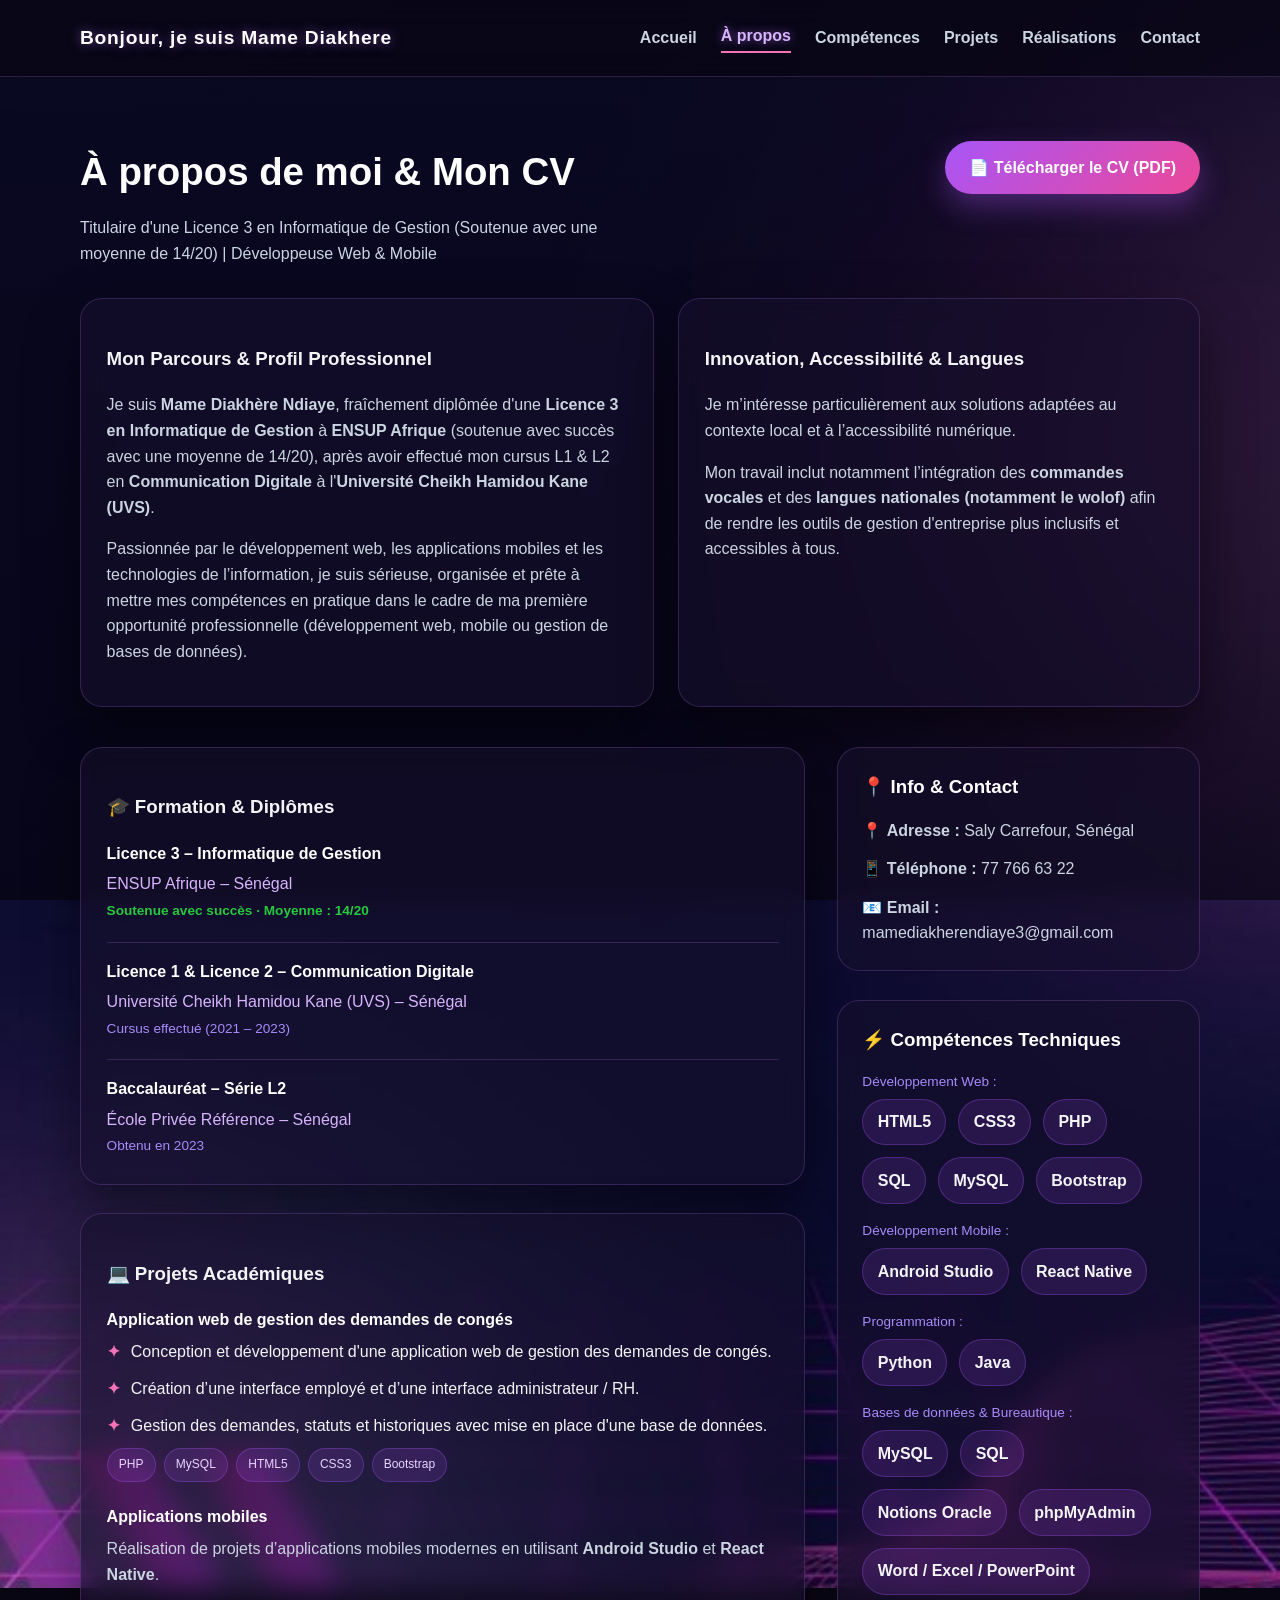
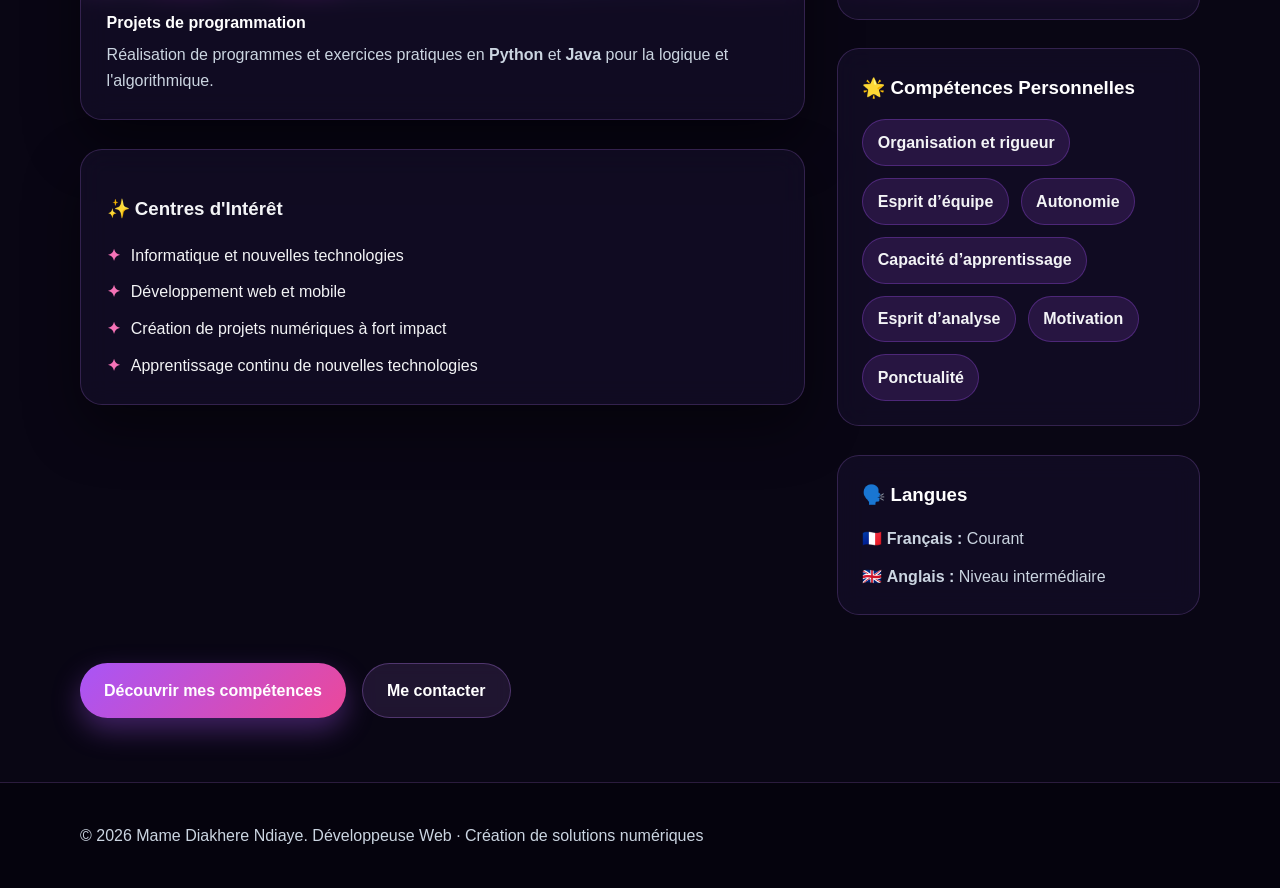
==== apropos.html @ 4cc29d0d "Ajout du site portfolio complet" ====
<!DOCTYPE html>
<html lang="fr">
  <head>
    <meta charset="UTF-8" />
    <meta name="viewport" content="width=device-width, initial-scale=1.0" />
    <meta
      name="description"
      content="À propos de Mame Diakhere Ndiaye, développeuse web & mobile - Parcours, Formations, Projets et Curriculum Vitae (CV)."
    />
    <title>À propos & CV | Mame Diakhere Ndiaye</title>
    <link rel="stylesheet" href="styles.css" />
  </head>
  <body>
    <header class="site-header">
      <div class="container nav">
        <a href="index.html" class="brand">Bonjour, je suis Mame Diakhere</a>
        <nav class="nav-links" aria-label="Menu principal">
          <a href="index.html">Accueil</a>
          <a href="apropos.html" class="active">À propos</a>
          <a href="competences.html">Compétences</a>
          <a href="projets.html">Projets</a>
          <a href="realisations.html">Réalisations</a>
          <a href="contact.html">Contact</a>
        </nav>
      </div>
    </header>

    <main class="section">
      <div class="container">
        <!-- En-tête À propos & CV -->
        <div class="section-heading" style="display: flex; justify-content: space-between; align-items: flex-start; flex-wrap: wrap; gap: 1.5rem;">
          <div>
            <h2>À propos de moi & Mon CV</h2>
            <p>Titulaire d'une Licence 3 en Informatique de Gestion (Soutenue avec une moyenne de 14/20) | Développeuse Web & Mobile</p>
          </div>
          <div>
            <a href="assets/CV_Mame_Diakhere_Ndiaye.pdf" download class="btn" style="gap: 0.5rem;">
              📄 Télécharger le CV (PDF)
            </a>
          </div>
        </div>

        <!-- Présentation Générale -->
        <div class="about-grid" style="margin-bottom: 2.5rem;">
          <article class="about-card">
            <h3>Mon Parcours & Profil Professionnel</h3>
            <p>
              Je suis <strong>Mame Diakhère Ndiaye</strong>, fraîchement diplômée d'une <strong>Licence 3 en Informatique de Gestion</strong> à <strong>ENSUP Afrique</strong> (soutenue avec succès avec une moyenne de 14/20), après avoir effectué mon cursus L1 & L2 en <strong>Communication Digitale</strong> à l'<strong>Université Cheikh Hamidou Kane (UVS)</strong>.
            </p>
            <p>
              Passionnée par le développement web, les applications mobiles et les technologies de l’information, je suis sérieuse, organisée et prête à mettre mes compétences en pratique dans le cadre de ma première opportunité professionnelle (développement web, mobile ou gestion de bases de données).
            </p>
          </article>

          <article class="about-card">
            <h3>Innovation, Accessibilité & Langues</h3>
            <p>
              Je m’intéresse particulièrement aux solutions adaptées au contexte local et à
              l’accessibilité numérique.
            </p>
            <p>
              Mon travail inclut notamment l’intégration des <strong>commandes vocales</strong> et des
              <strong>langues nationales (notamment le wolof)</strong> afin de rendre les outils de gestion d'entreprise plus inclusifs et accessibles à tous.
            </p>
          </article>
        </div>

        <!-- Layout Complet du CV -->
        <div class="cv-layout" id="cv">
          <!-- Colonne Principale (Formation, Projets académiques) -->
          <div style="display: flex; flex-direction: column; gap: 1.8rem;">

            <!-- Formation -->
            <article class="about-card">
              <h3>🎓 Formation & Diplômes</h3>
              <div style="margin-bottom: 1.2rem;">
                <h4 style="margin: 0 0 0.3rem 0; color: #ffffff;">Licence 3 – Informatique de Gestion</h4>
                <p style="margin: 0; color: var(--primary);">ENSUP Afrique – Sénégal</p>
                <span style="font-size: 0.85rem; color: #27c93f; font-weight: 700;">Soutenue avec succès · Moyenne : 14/20</span>
              </div>
              <hr style="border: 0; border-top: 1px solid var(--border); margin: 1rem 0;" />
              <div style="margin-bottom: 1.2rem;">
                <h4 style="margin: 0 0 0.3rem 0; color: #ffffff;">Licence 1 & Licence 2 – Communication Digitale</h4>
                <p style="margin: 0; color: var(--primary);">Université Cheikh Hamidou Kane (UVS) – Sénégal</p>
                <span style="font-size: 0.85rem; color: var(--muted);">Cursus effectué (2021 – 2023)</span>
              </div>
              <hr style="border: 0; border-top: 1px solid var(--border); margin: 1rem 0;" />
              <div>
                <h4 style="margin: 0 0 0.3rem 0; color: #ffffff;">Baccalauréat – Série L2</h4>
                <p style="margin: 0; color: var(--primary);">École Privée Référence – Sénégal</p>
                <span style="font-size: 0.85rem; color: var(--muted);">Obtenu en 2023</span>
              </div>
            </article>

            <!-- Projets Académiques -->
            <article class="about-card">
              <h3>💻 Projets Académiques</h3>
              <div style="display: grid; gap: 1.4rem;">
                <div>
                  <h4 style="margin: 0 0 0.4rem; color: #ffffff;">Application web de gestion des demandes de congés</h4>
                  <ul class="feature-list" style="margin-top: 0.4rem;">
                    <li>Conception et développement d'une application web de gestion des demandes de congés.</li>
                    <li>Création d’une interface employé et d’une interface administrateur / RH.</li>
                    <li>Gestion des demandes, statuts et historiques avec mise en place d'une base de données.</li>
                  </ul>
                  <div class="realisation-meta" style="margin-top: 0.6rem;">
                    <span>PHP</span>
                    <span>MySQL</span>
                    <span>HTML5</span>
                    <span>CSS3</span>
                    <span>Bootstrap</span>
                  </div>
                </div>

                <div>
                  <h4 style="margin: 0 0 0.4rem; color: #ffffff;">Applications mobiles</h4>
                  <p style="color: var(--text-soft); margin: 0;">Réalisation de projets d’applications mobiles modernes en utilisant <strong>Android Studio</strong> et <strong>React Native</strong>.</p>
                </div>

                <div>
                  <h4 style="margin: 0 0 0.4rem; color: #ffffff;">Projets de programmation</h4>
                  <p style="color: var(--text-soft); margin: 0;">Réalisation de programmes et exercices pratiques en <strong>Python</strong> et <strong>Java</strong> pour la logique et l'algorithmique.</p>
                </div>
              </div>
            </article>

            <!-- Centres d'intérêt -->
            <article class="about-card">
              <h3>✨ Centres d'Intérêt</h3>
              <ul class="feature-list">
                <li>Informatique et nouvelles technologies</li>
                <li>Développement web et mobile</li>
                <li>Création de projets numériques à fort impact</li>
                <li>Apprentissage continu de nouvelles technologies</li>
              </ul>
            </article>
          </div>

          <!-- Colonne Latérale (Coordonnées, Compétences, Soft Skills, Langues) -->
          <div style="display: flex; flex-direction: column; gap: 1.8rem;">
            <!-- Coordonnées -->
            <article class="skill-group">
              <h3 style="color: #ffffff;">📍 Info & Contact</h3>
              <ul class="contact-list" style="margin-top: 0.8rem; font-size: 0.9rem;">
                <li>📍 <strong>Adresse :</strong> Saly Carrefour, Sénégal</li>
                <li>📱 <strong>Téléphone :</strong> 77 766 63 22</li>
                <li>📧 <strong>Email :</strong> mamediakherendiaye3@gmail.com</li>
              </ul>
            </article>

            <!-- Compétences Techniques du CV -->
            <article class="skill-group">
              <h3 style="color: #ffffff;">⚡ Compétences Techniques</h3>
              <div style="display: flex; flex-direction: column; gap: 1rem;">
                <div>
                  <span style="font-size: 0.85rem; color: var(--muted); display: block; margin-bottom: 0.4rem;">Développement Web :</span>
                  <ul class="skill-list">
                    <li>HTML5</li>
                    <li>CSS3</li>
                    <li>PHP</li>
                    <li>SQL</li>
                    <li>MySQL</li>
                    <li>Bootstrap</li>
                  </ul>
                </div>

                <div>
                  <span style="font-size: 0.85rem; color: var(--muted); display: block; margin-bottom: 0.4rem;">Développement Mobile :</span>
                  <ul class="skill-list">
                    <li>Android Studio</li>
                    <li>React Native</li>
                  </ul>
                </div>

                <div>
                  <span style="font-size: 0.85rem; color: var(--muted); display: block; margin-bottom: 0.4rem;">Programmation :</span>
                  <ul class="skill-list">
                    <li>Python</li>
                    <li>Java</li>
                  </ul>
                </div>

                <div>
                  <span style="font-size: 0.85rem; color: var(--muted); display: block; margin-bottom: 0.4rem;">Bases de données & Bureautique :</span>
                  <ul class="skill-list">
                    <li>MySQL</li>
                    <li>SQL</li>
                    <li>Notions Oracle</li>
                    <li>phpMyAdmin</li>
                    <li>Word / Excel / PowerPoint</li>
                  </ul>
                </div>
              </div>
            </article>

            <!-- Compétences Personnelles -->
            <article class="skill-group">
              <h3 style="color: #ffffff;">🌟 Compétences Personnelles</h3>
              <ul class="skill-list">
                <li>Organisation et rigueur</li>
                <li>Esprit d’équipe</li>
                <li>Autonomie</li>
                <li>Capacité d’apprentissage</li>
                <li>Esprit d’analyse</li>
                <li>Motivation</li>
                <li>Ponctualité</li>
              </ul>
            </article>

            <!-- Langues -->
            <article class="skill-group">
              <h3 style="color: #ffffff;">🗣️ Langues</h3>
              <ul class="contact-list" style="margin-top: 0.6rem; font-size: 0.9rem;">
                <li>🇫🇷 <strong>Français :</strong> Courant</li>
                <li>🇬🇧 <strong>Anglais :</strong> Niveau intermédiaire</li>
              </ul>
            </article>
          </div>
        </div>

        <!-- Actions de bas de page -->
        <div class="hero-actions" style="margin-top: 3rem;">
          <a href="competences.html" class="btn">Découvrir mes compétences</a>
          <a href="contact.html" class="button-link">Me contacter</a>
        </div>
      </div>
    </main>

    <footer class="site-footer">
      <div class="container footer-inner">
        <p>© 2026 Mame Diakhere Ndiaye. Développeuse Web · Création de solutions numériques</p>
      </div>
    </footer>
  </body>
</html>
---- styles.css ----
:root {
  --bg: #090614;
  --bg-deep: #05030d;
  --panel: rgba(22, 16, 44, 0.65);
  --panel-strong: rgba(30, 22, 60, 0.85);
  --card: rgba(22, 16, 44, 0.55);
  --card-2: rgba(30, 22, 58, 0.65);
  --primary: #d8b4fe;
  --primary-soft: #c084fc;
  --accent: #f472b6;
  --text: #f3f4f6;
  --text-soft: #cbd5e1;
  --muted: #a78bfa;
  --border: rgba(192, 132, 252, 0.2);
  --shadow: 0 24px 55px rgba(0, 0, 0, 0.45);
}

* {
  box-sizing: border-box;
}

html {
  scroll-behavior: smooth;
  scroll-padding-top: 90px;
}

body {
  margin: 0;
  font-family: "Segoe UI", Tahoma, Geneva, Verdana, sans-serif;
  background-color: var(--bg);
  background-image: linear-gradient(180deg, rgba(9, 6, 20, 0.45) 0%, rgba(5, 3, 13, 0.65) 100%), url('assets/bg.jpg');
  background-attachment: fixed;
  background-position: center;
  background-repeat: no-repeat;
  background-size: cover;
  color: var(--text);
  line-height: 1.6;
  min-height: 100vh;
}

img {
  max-width: 100%;
  display: block;
}

a {
  color: inherit;
  text-decoration: none;
}

.container {
  width: min(1120px, calc(100% - 2rem));
  margin: 0 auto;
}

.site-header {
  position: sticky;
  top: 0;
  z-index: 10;
  backdrop-filter: blur(16px);
  -webkit-backdrop-filter: blur(16px);
  background: rgba(9, 6, 20, 0.75);
  border-bottom: 1px solid var(--border);
}

.nav {
  display: flex;
  align-items: center;
  justify-content: space-between;
  min-height: 76px;
}

.brand {
  font-size: 1.2rem;
  font-weight: 800;
  letter-spacing: 0.04em;
  color: #ffffff;
  text-shadow: 0 0 12px rgba(192, 132, 252, 0.5);
}

.nav-links {
  display: flex;
  align-items: center;
  gap: 1.5rem;
  flex-wrap: wrap;
}

.nav-links a {
  color: var(--text-soft);
  font-weight: 600;
  transition: color 0.2s ease, border-color 0.2s ease;
}

.nav-links a:hover,
.nav-links a:focus-visible,
.nav-links a.active {
  color: var(--primary);
  text-shadow: 0 0 10px rgba(192, 132, 252, 0.6);
}

.nav-links a.active {
  border-bottom: 2px solid var(--accent);
  padding-bottom: 0.2rem;
}

.btn,
.button-link {
  display: inline-flex;
  align-items: center;
  justify-content: center;
  border-radius: 999px;
  padding: 0.85rem 1.5rem;
  font-weight: 700;
  transition: transform 0.2s ease, box-shadow 0.2s ease, background 0.2s ease;
}

.btn {
  background: linear-gradient(135deg, #a855f7, #ec4899);
  color: white;
  box-shadow: 0 12px 28px rgba(168, 85, 247, 0.35);
}

.button-link {
  background: rgba(192, 132, 252, 0.12);
  border: 1px solid rgba(192, 132, 252, 0.3);
  color: #ffffff;
  backdrop-filter: blur(8px);
}

.btn:hover,
.button-link:hover,
.btn:focus-visible,
.button-link:focus-visible {
  transform: translateY(-2px);
  box-shadow: 0 16px 32px rgba(168, 85, 247, 0.5);
}

.hero {
  padding: 5rem 0 4rem;
}

.hero-inner {
  display: grid;
  grid-template-columns: 1.2fr 0.8fr;
  gap: 2.5rem;
  align-items: center;
}

.eyebrow {
  display: inline-block;
  background: rgba(168, 85, 247, 0.15);
  color: #e9d5ff;
  border: 1px solid rgba(168, 85, 247, 0.3);
  font-size: 0.76rem;
  font-weight: 700;
  letter-spacing: 0.08em;
  text-transform: uppercase;
  border-radius: 999px;
  padding: 0.5rem 0.8rem;
  margin-bottom: 1rem;
}

.hero h1 {
  font-size: clamp(2.5rem, 5vw, 4.2rem);
  line-height: 1.1;
  margin: 0 0 1rem;
  color: #ffffff;
  text-shadow: 0 0 20px rgba(192, 132, 252, 0.3);
}

.hero p {
  margin: 0;
  color: var(--text-soft);
  max-width: 58ch;
  font-size: 1.05rem;
}

.hero-actions {
  display: flex;
  flex-wrap: wrap;
  gap: 1rem;
  margin-top: 1.8rem;
}

.hero-panel {
  background: rgba(22, 16, 44, 0.65);
  backdrop-filter: blur(16px);
  -webkit-backdrop-filter: blur(16px);
  border: 1px solid var(--border);
  border-radius: 30px;
  padding: 1.5rem;
  box-shadow: var(--shadow);
}

.profile-card {
  background: rgba(15, 11, 30, 0.6);
  border-radius: 26px;
  border: 1px solid var(--border);
  padding: 1.2rem;
}

.photo-frame {
  background: linear-gradient(135deg, rgba(168,85,247,0.2), rgba(236,72,153,0.2));
  border-radius: 22px;
  padding: 0.6rem;
}

.avatar {
  display: block;
  width: 100%;
  min-height: 280px;
  height: 280px;
  object-fit: cover;
  border-radius: 18px;
  background: linear-gradient(135deg, rgba(168,85,247,0.2), rgba(236,72,153,0.3));
  box-shadow: 0 12px 28px rgba(0, 0, 0, 0.4);
}

.badges {
  margin-top: 1.2rem;
  display: flex;
  flex-wrap: wrap;
  gap: 0.7rem;
}

.badges span {
  background: rgba(168, 85, 247, 0.15);
  color: #e9d5ff;
  border: 1px solid rgba(168, 85, 247, 0.3);
  padding: 0.45rem 0.8rem;
  border-radius: 999px;
  font-size: 0.8rem;
  font-weight: 700;
}

.section {
  padding: 4rem 0;
}

.section-heading {
  margin-bottom: 2rem;
}

.section-heading h2 {
  font-size: clamp(2rem, 3vw, 2.8rem);
  margin: 0 0 0.8rem;
  color: #ffffff;
}

.section-heading p {
  color: var(--text-soft);
  margin: 0;
  max-width: 66ch;
}

.about {
  background: transparent;
}

.about-grid,
.services-grid,
.projects-grid,
.realisations-grid {
  display: grid;
  gap: 1.5rem;
}

.about-grid {
  grid-template-columns: 1.1fr 1fr;
}

.about-card,
.service-card,
.project-card,
.realisation-card,
.contact-card {
  background: rgba(22, 16, 44, 0.6);
  backdrop-filter: blur(14px);
  -webkit-backdrop-filter: blur(14px);
  border: 1px solid var(--border);
  border-radius: 22px;
  padding: 1.6rem;
  box-shadow: var(--shadow);
  transition: transform 0.3s ease, border-color 0.3s ease, box-shadow 0.3s ease;
}

.about-card:hover,
.service-card:hover,
.project-card:hover,
.realisation-card:hover {
  transform: translateY(-4px);
  border-color: rgba(192, 132, 252, 0.4);
  box-shadow: 0 15px 35px rgba(168, 85, 247, 0.25);
}

.about-card p {
  color: var(--text-soft);
  margin-top: 0;
}

.skills-wrap {
  display: grid;
  gap: 1.5rem;
}

.skill-group {
  background: rgba(22, 16, 44, 0.6);
  backdrop-filter: blur(14px);
  -webkit-backdrop-filter: blur(14px);
  border: 1px solid var(--border);
  border-radius: 22px;
  padding: 1.5rem;
}

.skill-group h3 {
  margin-top: 0;
  margin-bottom: 1rem;
  color: #ffffff;
}

.skill-list {
  list-style: none;
  margin: 0;
  padding: 0;
  display: flex;
  flex-wrap: wrap;
  gap: 0.75rem;
}

.skill-list li {
  background: rgba(168, 85, 247, 0.15);
  color: #f3f4f6;
  border: 1px solid rgba(168, 85, 247, 0.3);
  border-radius: 999px;
  padding: 0.6rem 0.9rem;
  font-weight: 600;
}

.project-showcase {
  background: transparent;
}

.project-feature {
  display: grid;
  grid-template-columns: 1.2fr 0.8fr;
  gap: 1.5rem;
  align-items: center;
  padding: 1.5rem;
  border-radius: 30px;
  border: 1px solid rgba(192, 132, 252, 0.25);
  background: linear-gradient(135deg, rgba(22, 16, 44, 0.75), rgba(40, 24, 75, 0.65));
  backdrop-filter: blur(16px);
  -webkit-backdrop-filter: blur(16px);
}

.feature-copy h3 {
  font-size: clamp(1.8rem, 3vw, 2.5rem);
  margin-top: 0;
  margin-bottom: 0.8rem;
  color: #ffffff;
}

.feature-copy p {
  color: var(--text-soft);
}

.feature-list {
  list-style: none;
  margin: 1rem 0 0;
  padding: 0;
  display: grid;
  gap: 0.7rem;
}

.feature-list li {
  display: flex;
  align-items: center;
  gap: 0.7rem;
  color: var(--text);
}

.feature-list li::before {
  content: "✦";
  color: var(--accent);
  font-weight: 700;
}

.tech-pills {
  display: flex;
  flex-wrap: wrap;
  gap: 0.6rem;
  margin-top: 1rem;
}

.tech-pills span {
  background: rgba(168, 85, 247, 0.15);
  border: 1px solid rgba(168, 85, 247, 0.3);
  color: #e9d5ff;
  padding: 0.45rem 0.75rem;
  border-radius: 999px;
  font-size: 0.82rem;
}

.feature-visual {
  min-height: 320px;
  border-radius: 24px;
  background: linear-gradient(135deg, #0c152a, #1b2d4d 55%, #2e6b7e);
  border: 1px solid rgba(255,255,255,0.12);
  position: relative;
  overflow: hidden;
  display: flex;
  align-items: center;
  justify-content: center;
  padding: 1.5rem;
}

.feature-visual-card {
  width: 100%;
  max-width: 320px;
  background: rgba(15, 23, 42, 0.85);
  backdrop-filter: blur(12px);
  border: 1px solid rgba(255, 255, 255, 0.15);
  border-radius: 18px;
  padding: 1.25rem;
  box-shadow: 0 20px 40px rgba(0, 0, 0, 0.35);
  color: #ffffff;
}

.feature-visual-header {
  display: flex;
  align-items: center;
  gap: 0.4rem;
  margin-bottom: 1rem;
  padding-bottom: 0.6rem;
  border-bottom: 1px solid rgba(255, 255, 255, 0.1);
}

.feature-visual-header .dot {
  width: 10px;
  height: 10px;
  border-radius: 50%;
}

.feature-visual-header .dot.red { background: #ff5f56; }
.feature-visual-header .dot.yellow { background: #ffbd2e; }
.feature-visual-header .dot.green { background: #27c93f; }

.feature-visual-header .title {
  margin-left: 0.5rem;
  font-size: 0.8rem;
  color: rgba(255, 255, 255, 0.7);
  font-weight: 600;
}

.badge-voice {
  display: inline-flex;
  align-items: center;
  gap: 0.5rem;
  background: rgba(212, 163, 115, 0.2);
  color: #f3d5b5;
  border: 1px solid rgba(212, 163, 115, 0.4);
  padding: 0.5rem 0.8rem;
  border-radius: 999px;
  font-size: 0.82rem;
  font-weight: 600;
  margin-bottom: 1rem;
  width: 100%;
  justify-content: center;
}

.app-stats {
  display: grid;
  grid-template-columns: 1fr 1fr;
  gap: 0.8rem;
}

.stat-box {
  background: rgba(255, 255, 255, 0.05);
  border: 1px solid rgba(255, 255, 255, 0.08);
  border-radius: 12px;
  padding: 0.8rem;
  display: flex;
  flex-direction: column;
}

.stat-box span {
  font-size: 0.75rem;
  color: rgba(255, 255, 255, 0.6);
}

.stat-box strong {
  font-size: 0.98rem;
  color: #ffffff;
  margin-top: 0.2rem;
}

.services-grid,
.projects-grid,
.realisations-grid {
  grid-template-columns: repeat(3, minmax(0, 1fr));
}

.service-card h3,
.project-card h3,
.realisation-card h3 {
  margin-top: 0;
  margin-bottom: 0.8rem;
  color: #ffffff;
}

.service-card p,
.project-card p,
.realisation-card p {
  color: var(--text-soft);
  margin: 0;
}

.project-card,
.realisation-card {
  padding: 1.5rem;
}

.project-meta,
.realisation-meta {
  margin-top: 1rem;
  display: flex;
  flex-wrap: wrap;
  gap: 0.5rem;
}

.project-meta span,
.realisation-meta span {
  background: rgba(168, 85, 247, 0.15);
  color: #e9d5ff;
  border: 1px solid rgba(168, 85, 247, 0.3);
  border-radius: 999px;
  padding: 0.4rem 0.7rem;
  font-size: 0.75rem;
}

.contact {
  padding-bottom: 5rem;
}

.contact-card {
  display: grid;
  grid-template-columns: 1.2fr 0.8fr;
  gap: 1.5rem;
  align-items: center;
}

.contact-list {
  list-style: none;
  margin: 0;
  padding: 0;
  display: grid;
  gap: 0.8rem;
}

.contact-list li {
  color: var(--text-soft);
  font-size: 1rem;
}

.site-footer {
  border-top: 1px solid var(--border);
  background: rgba(5, 3, 13, 0.9);
  color: var(--text-soft);
  padding: 1.5rem 0;
}

.footer-inner {
  display: flex;
  align-items: center;
  justify-content: space-between;
  gap: 1rem;
  flex-wrap: wrap;
}

.cv-layout {
  display: grid;
  grid-template-columns: 2fr 1fr;
  gap: 2rem;
  margin-top: 2rem;
}

@media (max-width: 900px) {
  .hero-inner,
  .about-grid,
  .project-feature,
  .contact-card,
  .services-grid,
  .projects-grid,
  .realisations-grid,
  .cv-layout {
    grid-template-columns: 1fr;
  }

  .nav {
    padding: 0.8rem 0;
    flex-direction: column;
    gap: 0.8rem;
  }

  .nav-links {
    justify-content: center;
  }
}

@media (max-width: 560px) {
  .hero {
    padding-top: 3.5rem;
  }

  .button-link,
  .btn {
    width: 100%;
  }

  .hero-actions {
    flex-direction: column;
  }

  .brand {
    font-size: 1.05rem;
  }
}

/* Contact Form Controls */
.contact-form {
  display: flex;
  flex-direction: column;
  gap: 1.2rem;
}

.form-group {
  display: flex;
  flex-direction: column;
  gap: 0.4rem;
}

.form-group label {
  font-weight: 600;
  font-size: 0.9rem;
  color: var(--text-soft);
}

.form-control {
  background: rgba(15, 11, 30, 0.65);
  border: 1px solid var(--border);
  border-radius: 12px;
  padding: 0.85rem 1rem;
  color: #ffffff;
  font-family: inherit;
  font-size: 0.95rem;
  transition: border-color 0.2s ease, box-shadow 0.2s ease;
}

.form-control:focus {
  outline: none;
  border-color: var(--primary);
  box-shadow: 0 0 12px rgba(192, 132, 252, 0.4);
}

textarea.form-control {
  min-height: 120px;
  resize: vertical;
}
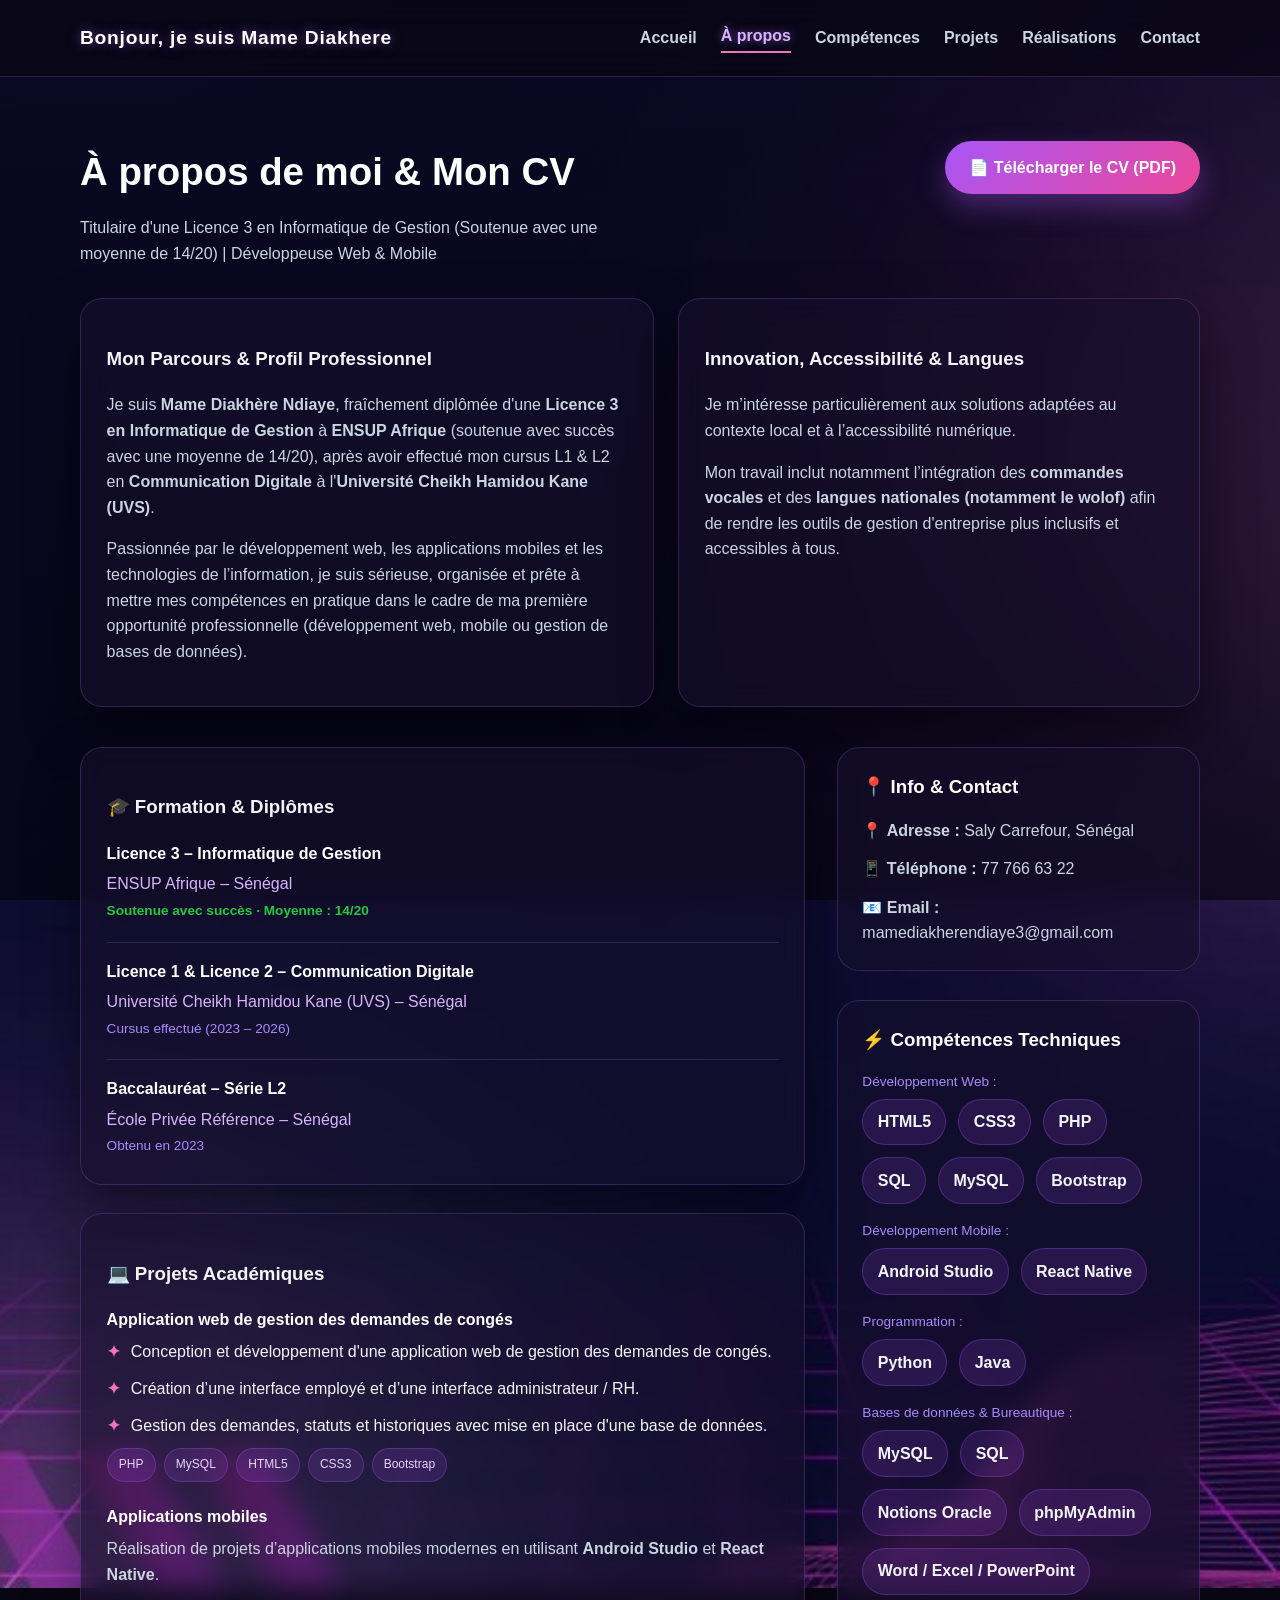
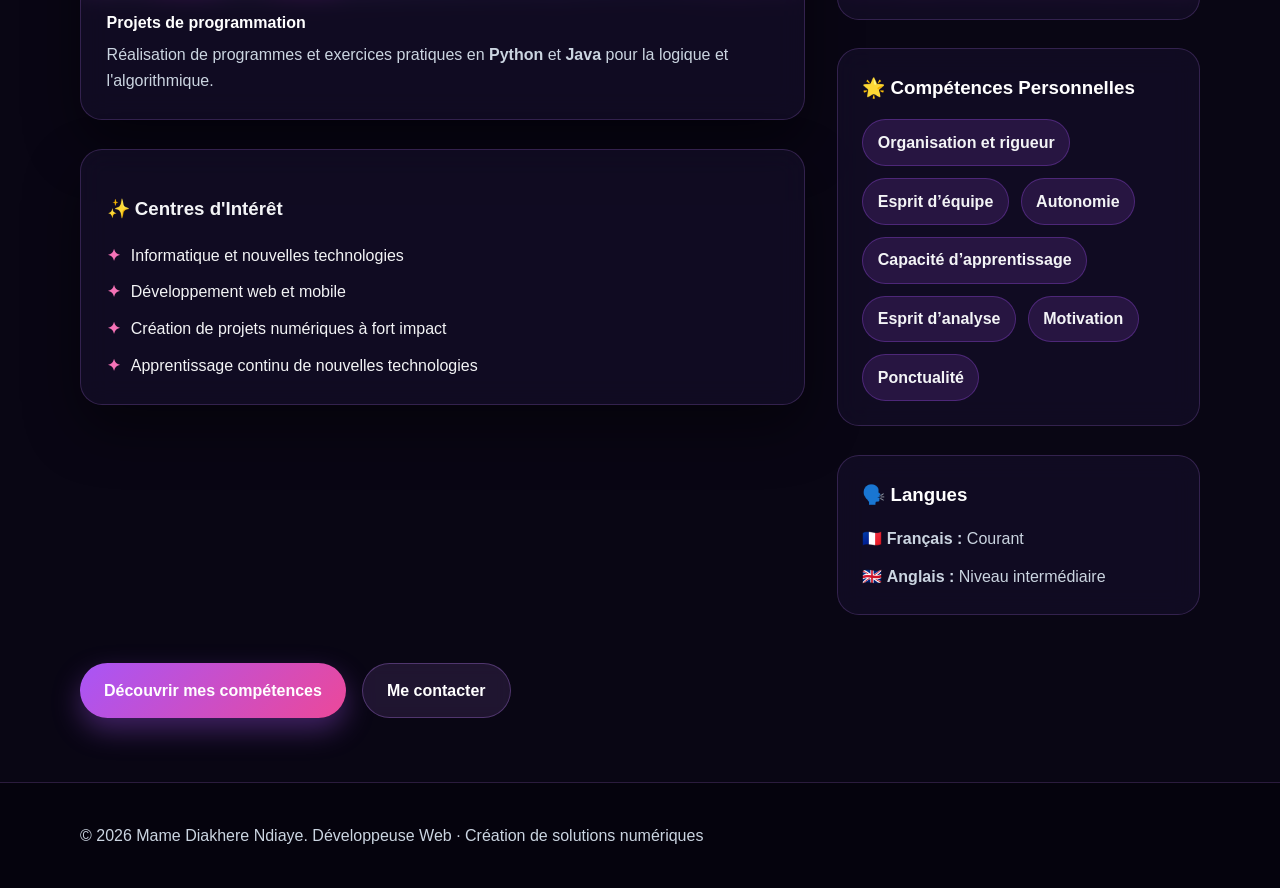
==== commit cf7bb21c: "Update apropos.html" ====
--- a/apropos.html
+++ b/apropos.html
@@ -82,7 +82,7 @@
               <div style="margin-bottom: 1.2rem;">
                 <h4 style="margin: 0 0 0.3rem 0; color: #ffffff;">Licence 1 & Licence 2 – Communication Digitale</h4>
                 <p style="margin: 0; color: var(--primary);">Université Cheikh Hamidou Kane (UVS) – Sénégal</p>
-                <span style="font-size: 0.85rem; color: var(--muted);">Cursus effectué (2021 – 2023)</span>
+                <span style="font-size: 0.85rem; color: var(--muted);">Cursus effectué (2023 – 2026)</span>
               </div>
               <hr style="border: 0; border-top: 1px solid var(--border); margin: 1rem 0;" />
               <div>
